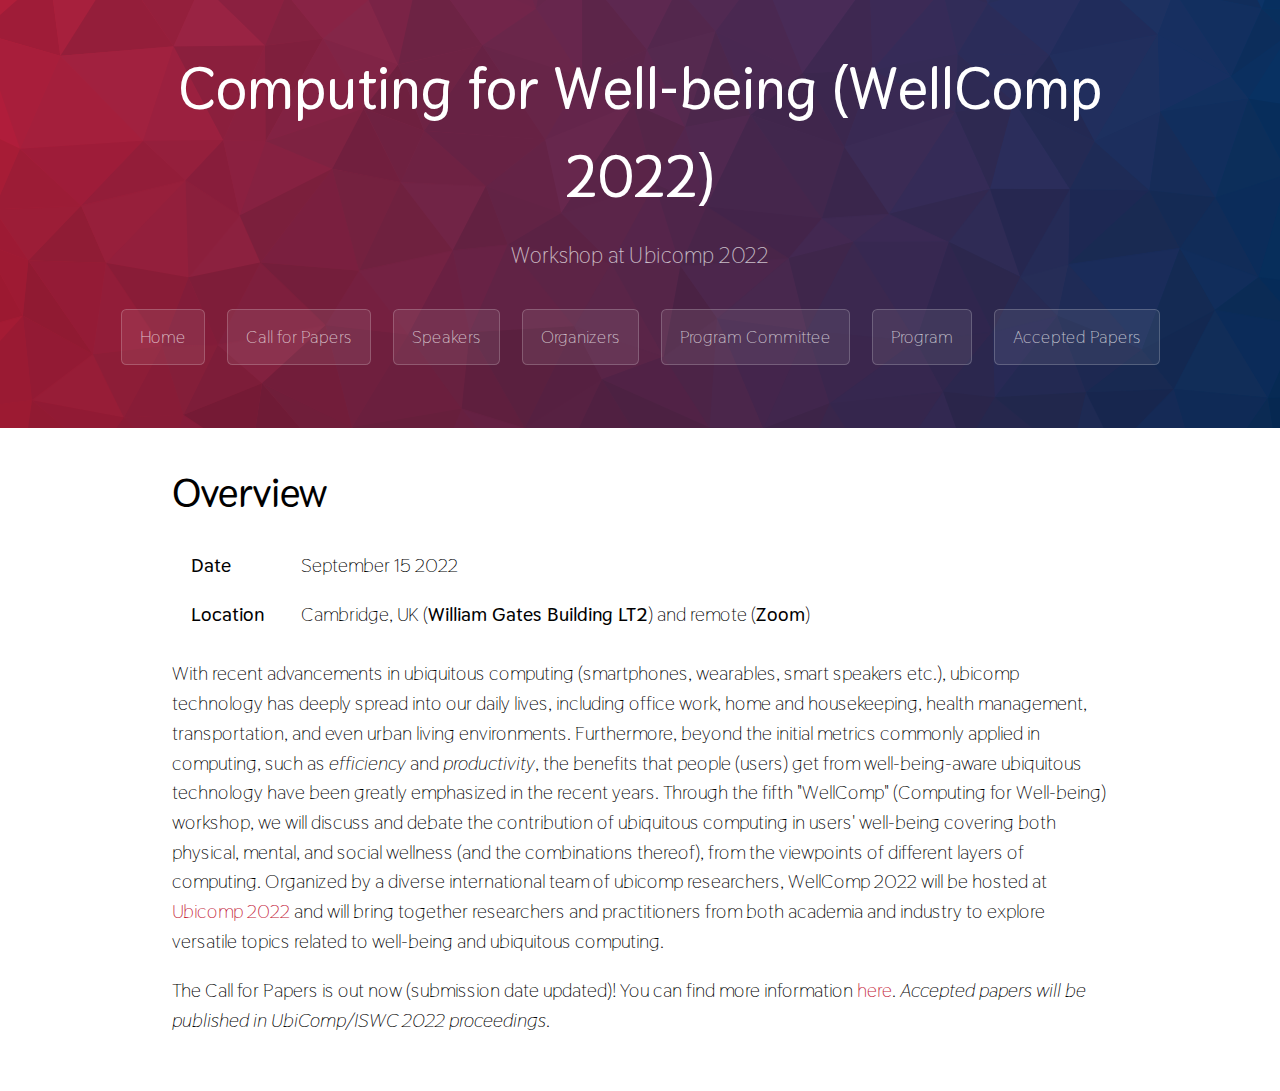
==== index.html @ 7846deda "Initial commit" ====
<!DOCTYPE html>
<html lang="en-US">
  <head>
    <meta charset="UTF-8" />

    <meta name="viewport" content="width=device-width, initial-scale=1" />
    <meta name="theme-color" content="#157878" />
    <meta
      name="apple-mobile-web-app-status-bar-style"
      content="black-translucent"
    />
    <link rel="stylesheet" href="./assets/css/style.css?v=" />
  </head>
  <body>
    <a id="skip-to-content" href="#content">Skip to the content.</a>

    <header class="page-header" role="banner">
      <h1 class="project-name">Computing for Well-being (WellComp 2022)</h1>
      <h2 class="project-tagline">Workshop at Ubicomp 2022</h2>

      <a href="./index.html" class="btn">Home</a>

      <a href="./cfp.html" class="btn">Call for Papers</a>

      <a href="./speakers.html" class="btn">Speakers</a>

      <a href="./organizers.html" class="btn">Organizers</a>

      <a href="./committee.html" class="btn">Program Committee</a>

      <a href="./schedule.html" class="btn">Program</a>

      <a href="./papers.html" class="btn">Accepted Papers</a>
    </header>

    <main id="content" class="main-content" role="main">
      <h1 id="overview">Overview</h1>

      <table>
        <tbody>
          <tr>
            <td><strong>Date</strong></td>
            <td>September 15 2022</td>
          </tr>
          
          <tr>
            <td><strong>Location</strong></td>
            <td>Cambridge, UK (<b>William Gates Building LT2</b>) and remote (<b>Zoom</b>) </td>
          </tr>
        </tbody>
      </table>

      <p>
        With recent advancements in ubiquitous computing (smartphones, wearables, smart speakers etc.), ubicomp technology has
        deeply spread into our daily lives, including office work, home and
        housekeeping, health management, transportation, and even urban living
        environments. Furthermore, beyond the initial metrics commonly applied
        in computing, such as <i>efficiency</i> and <i>productivity</i>, the benefits
        that people (users) get from well-being-aware ubiquitous technology have
        been greatly emphasized in the recent years. Through the fifth
        "WellComp" (Computing for Well-being) workshop, we will discuss and
        debate the contribution of ubiquitous computing in users'
        well-being covering both physical, mental, and social wellness (and the
        combinations thereof), from the viewpoints of different layers
        of computing. Organized by a diverse international team of ubicomp
        researchers, WellComp 2022 will be hosted at 
        <a href="https://ubicomp.org/ubicomp2022/">Ubicomp 2022</a> and will bring 
    together researchers and practitioners from both academia and industry to explore versatile
        topics related to well-being and ubiquitous computing.
      </p>
      
      <p> The Call for Papers is out now (submission date updated)! You can find more information <a href="./cfp.html">here</a>.
        <em>Accepted papers will be published in UbiComp/ISWC 2022 proceedings</em>.
        
      </p>
    </main>
  </body>
</html>
---- assets/css/style.css ----
/*! normalize.css v3.0.2 | MIT License | git.io/normalize */
/**
 * 1. Set default font family to sans-serif.
 * 2. Prevent iOS text size adjust after orientation change, without disabling
 *    user zoom.
 */
@import url("https://fonts.googleapis.com/css2?family=Thasadith:ital,wght@0,400;0,700;1,400;1,700&display=swap");
html {
  font-family: sans-serif;
  /* 1 */
  -ms-text-size-adjust: 100%;
  /* 2 */
  -webkit-text-size-adjust: 100%;
  /* 2 */ }

/**
 * Remove default margin.
 */
body {
  margin: 0; }

/* HTML5 display definitions
   ========================================================================== */
/**
 * Correct `block` display not defined for any HTML5 element in IE 8/9.
 * Correct `block` display not defined for `details` or `summary` in IE 10/11
 * and Firefox.
 * Correct `block` display not defined for `main` in IE 11.
 */
article,
aside,
details,
figcaption,
figure,
footer,
header,
hgroup,
main,
menu,
nav,
section,
summary {
  display: block; }

/**
 * 1. Correct `inline-block` display not defined in IE 8/9.
 * 2. Normalize vertical alignment of `progress` in Chrome, Firefox, and Opera.
 */
audio,
canvas,
progress,
video {
  display: inline-block;
  /* 1 */
  vertical-align: baseline;
  /* 2 */ }

/**
 * Prevent modern browsers from displaying `audio` without controls.
 * Remove excess height in iOS 5 devices.
 */
audio:not([controls]) {
  display: none;
  height: 0; }

/**
 * Address `[hidden]` styling not present in IE 8/9/10.
 * Hide the `template` element in IE 8/9/11, Safari, and Firefox < 22.
 */
[hidden],
template {
  display: none; }

/* Links
   ========================================================================== */
/**
 * Remove the gray background color from active links in IE 10.
 */
a {
  background-color: transparent; }

/**
 * Improve readability when focused and also mouse hovered in all browsers.
 */
a:active,
a:hover {
  outline: 0; }

/* Text-level semantics
   ========================================================================== */
/**
 * Address styling not present in IE 8/9/10/11, Safari, and Chrome.
 */
abbr[title] {
  border-bottom: 1px dotted; }

/**
 * Address style set to `bolder` in Firefox 4+, Safari, and Chrome.
 */
b,
strong {
  font-weight: bold; }

/**
 * Address styling not present in Safari and Chrome.
 */
dfn {
  font-style: italic; }

/**
 * Address variable `h1` font-size and margin within `section` and `article`
 * contexts in Firefox 4+, Safari, and Chrome.
 */
h1 {
  font-size: 2em;
  margin: 0.67em 0; }

/**
 * Address styling not present in IE 8/9.
 */
mark {
  background: #ff0;
  color: #000; }

/**
 * Address inconsistent and variable font size in all browsers.
 */
small {
  font-size: 80%; }

/**
 * Prevent `sub` and `sup` affecting `line-height` in all browsers.
 */
sub,
sup {
  font-size: 75%;
  line-height: 0;
  position: relative;
  vertical-align: baseline; }

sup {
  top: -0.5em; }

sub {
  bottom: -0.25em; }

/* Embedded content
   ========================================================================== */
/**
 * Remove border when inside `a` element in IE 8/9/10.
 */
img {
  border: 0; }

/**
 * Correct overflow not hidden in IE 9/10/11.
 */
svg:not(:root) {
  overflow: hidden; }

/* Grouping content
   ========================================================================== */
/**
 * Address margin not present in IE 8/9 and Safari.
 */
figure {
  margin: 1em 40px; }

/**
 * Address differences between Firefox and other browsers.
 */
hr {
  box-sizing: content-box;
  height: 0; }

/**
 * Contain overflow in all browsers.
 */
pre {
  overflow: auto; }

/**
 * Address odd `em`-unit font size rendering in all browsers.
 */
code,
kbd,
pre,
samp {
  font-family: monospace, monospace;
  font-size: 1em; }

/* Forms
   ========================================================================== */
/**
 * Known limitation: by default, Chrome and Safari on OS X allow very limited
 * styling of `select`, unless a `border` property is set.
 */
/**
 * 1. Correct color not being inherited.
 *    Known issue: affects color of disabled elements.
 * 2. Correct font properties not being inherited.
 * 3. Address margins set differently in Firefox 4+, Safari, and Chrome.
 */
button,
input,
optgroup,
select,
textarea {
  color: inherit;
  /* 1 */
  font: inherit;
  /* 2 */
  margin: 0;
  /* 3 */ }

/**
 * Address `overflow` set to `hidden` in IE 8/9/10/11.
 */
button {
  overflow: visible; }

/**
 * Address inconsistent `text-transform` inheritance for `button` and `select`.
 * All other form control elements do not inherit `text-transform` values.
 * Correct `button` style inheritance in Firefox, IE 8/9/10/11, and Opera.
 * Correct `select` style inheritance in Firefox.
 */
button,
select {
  text-transform: none; }

/**
 * 1. Avoid the WebKit bug in Android 4.0.* where (2) destroys native `audio`
 *    and `video` controls.
 * 2. Correct inability to style clickable `input` types in iOS.
 * 3. Improve usability and consistency of cursor style between image-type
 *    `input` and others.
 */
button,
html input[type="button"],
input[type="reset"],
input[type="submit"] {
  -webkit-appearance: button;
  /* 2 */
  cursor: pointer;
  /* 3 */ }

/**
 * Re-set default cursor for disabled elements.
 */
button[disabled],
html input[disabled] {
  cursor: default; }

/**
 * Remove inner padding and border in Firefox 4+.
 */
button::-moz-focus-inner,
input::-moz-focus-inner {
  border: 0;
  padding: 0; }

/**
 * Address Firefox 4+ setting `line-height` on `input` using `!important` in
 * the UA stylesheet.
 */
input {
  line-height: normal; }

/**
 * It's recommended that you don't attempt to style these elements.
 * Firefox's implementation doesn't respect box-sizing, padding, or width.
 *
 * 1. Address box sizing set to `content-box` in IE 8/9/10.
 * 2. Remove excess padding in IE 8/9/10.
 */
input[type="checkbox"],
input[type="radio"] {
  box-sizing: border-box;
  /* 1 */
  padding: 0;
  /* 2 */ }

/**
 * Fix the cursor style for Chrome's increment/decrement buttons. For certain
 * `font-size` values of the `input`, it causes the cursor style of the
 * decrement button to change from `default` to `text`.
 */
input[type="number"]::-webkit-inner-spin-button,
input[type="number"]::-webkit-outer-spin-button {
  height: auto; }

/**
 * 1. Address `appearance` set to `searchfield` in Safari and Chrome.
 * 2. Address `box-sizing` set to `border-box` in Safari and Chrome
 *    (include `-moz` to future-proof).
 */
input[type="search"] {
  -webkit-appearance: textfield;
  /* 1 */
  /* 2 */
  box-sizing: content-box; }

/**
 * Remove inner padding and search cancel button in Safari and Chrome on OS X.
 * Safari (but not Chrome) clips the cancel button when the search input has
 * padding (and `textfield` appearance).
 */
input[type="search"]::-webkit-search-cancel-button,
input[type="search"]::-webkit-search-decoration {
  -webkit-appearance: none; }

/**
 * Define consistent border, margin, and padding.
 */
fieldset {
  border: 1px solid #c0c0c0;
  margin: 0 2px;
  padding: 0.35em 0.625em 0.75em; }

/**
 * 1. Correct `color` not being inherited in IE 8/9/10/11.
 * 2. Remove padding so people aren't caught out if they zero out fieldsets.
 */
legend {
  border: 0;
  /* 1 */
  padding: 0;
  /* 2 */ }

/**
 * Remove default vertical scrollbar in IE 8/9/10/11.
 */
textarea {
  overflow: auto; }

/**
 * Don't inherit the `font-weight` (applied by a rule above).
 * NOTE: the default cannot safely be changed in Chrome and Safari on OS X.
 */
optgroup {
  font-weight: bold; }

/* Tables
   ========================================================================== */
/**
 * Remove most spacing between table cells.
 */
table {
  border-collapse: collapse;
  border-spacing: 0; }

td,
th {
  padding: 0; }

.highlight table td {
  padding: 5px; }

.highlight table pre {
  margin: 0; }

.highlight .cm {
  color: #999988;
  font-style: italic; }

.highlight .cp {
  color: #999999;
  font-weight: bold; }

.highlight .c1 {
  color: #999988;
  font-style: italic; }

.highlight .cs {
  color: #999999;
  font-weight: bold;
  font-style: italic; }

.highlight .c, .highlight .cd {
  color: #999988;
  font-style: italic; }

.highlight .err {
  color: #a61717;
  background-color: #e3d2d2; }

.highlight .gd {
  color: #000000;
  background-color: #ffdddd; }

.highlight .ge {
  color: #000000;
  font-style: italic; }

.highlight .gr {
  color: #aa0000; }

.highlight .gh {
  color: #999999; }

.highlight .gi {
  color: #000000;
  background-color: #ddffdd; }

.highlight .go {
  color: #888888; }

.highlight .gp {
  color: #555555; }

.highlight .gs {
  font-weight: bold; }

.highlight .gu {
  color: #aaaaaa; }

.highlight .gt {
  color: #aa0000; }

.highlight .kc {
  color: #000000;
  font-weight: bold; }

.highlight .kd {
  color: #000000;
  font-weight: bold; }

.highlight .kn {
  color: #000000;
  font-weight: bold; }

.highlight .kp {
  color: #000000;
  font-weight: bold; }

.highlight .kr {
  color: #000000;
  font-weight: bold; }

.highlight .kt {
  color: #445588;
  font-weight: bold; }

.highlight .k, .highlight .kv {
  color: #000000;
  font-weight: bold; }

.highlight .mf {
  color: #009999; }

.highlight .mh {
  color: #009999; }

.highlight .il {
  color: #009999; }

.highlight .mi {
  color: #009999; }

.highlight .mo {
  color: #009999; }

.highlight .m, .highlight .mb, .highlight .mx {
  color: #009999; }

.highlight .sb {
  color: #d14; }

.highlight .sc {
  color: #d14; }

.highlight .sd {
  color: #d14; }

.highlight .s2 {
  color: #d14; }

.highlight .se {
  color: #d14; }

.highlight .sh {
  color: #d14; }

.highlight .si {
  color: #d14; }

.highlight .sx {
  color: #d14; }

.highlight .sr {
  color: #009926; }

.highlight .s1 {
  color: #d14; }

.highlight .ss {
  color: #990073; }

.highlight .s {
  color: #d14; }

.highlight .na {
  color: #008080; }

.highlight .bp {
  color: #999999; }

.highlight .nb {
  color: #0086B3; }

.highlight .nc {
  color: #445588;
  font-weight: bold; }

.highlight .no {
  color: #008080; }

.highlight .nd {
  color: #3c5d5d;
  font-weight: bold; }

.highlight .ni {
  color: #800080; }

.highlight .ne {
  color: #990000;
  font-weight: bold; }

.highlight .nf {
  color: #990000;
  font-weight: bold; }

.highlight .nl {
  color: #990000;
  font-weight: bold; }

.highlight .nn {
  color: #555555; }

.highlight .nt {
  color: #000080; }

.highlight .vc {
  color: #008080; }

.highlight .vg {
  color: #008080; }

.highlight .vi {
  color: #008080; }

.highlight .nv {
  color: #008080; }

.highlight .ow {
  color: #000000;
  font-weight: bold; }

.highlight .o {
  color: #000000;
  font-weight: bold; }

.highlight .w {
  color: #bbbbbb; }

.highlight {
  background-color: #f8f8f8; }

* {
  box-sizing: border-box; }

html {
  font-family: "Thasadith", "Helvetica Neue", Helvetica, Arial, sans-serif;
  font-size: 18px;
  line-height: 1.50; }

body {
  padding: 0;
  margin: 0;
  color: black; }

#skip-to-content {
  height: 1px;
  width: 1px;
  position: absolute;
  overflow: hidden;
  top: -10px; }
  #skip-to-content:focus {
    position: fixed;
    top: 10px;
    left: 10px;
    height: auto;
    width: auto;
    background: #3be1c5;
    outline: thick solid #3be1c5; }

a {
  color: #C41E3A;
  text-decoration: none; }
  a:hover {
    text-decoration: underline; }

.btn {
  display: inline-block;
  margin-bottom: 1rem;
  color: rgba(255, 255, 255, 0.7);
  background-color: rgba(255, 255, 255, 0.08);
  border-color: rgba(255, 255, 255, 0.2);
  border-style: solid;
  border-width: 1px;
  border-radius: 0.3rem;
  transition: color 0.2s, background-color 0.2s, border-color 0.2s; }
  .btn:hover {
    color: rgba(255, 255, 255, 0.8);
    text-decoration: none;
    background-color: rgba(255, 255, 255, 0.2);
    border-color: rgba(255, 255, 255, 0.3); }
  .btn + .btn {
    margin-left: 1rem; }
  @media screen and (min-width: 64em) {
    .btn {
      padding: 0.75rem 1rem; } }
  @media screen and (min-width: 42em) and (max-width: 64em) {
    .btn {
      padding: 0.6rem 0.9rem;
      font-size: 0.9rem; } }
  @media screen and (max-width: 42em) {
    .btn {
      display: block;
      width: 100%;
      padding: 0.75rem;
      font-size: 0.9rem; }
      .btn + .btn {
        margin-top: 1rem;
        margin-left: 0; } }

.btn-disabled {
  display: inline-block;
  margin-bottom: 1rem;
  color: rgba(255, 255, 255, 0.7);
  background-color: rgba(0, 0, 0, 0.50);
  border-color: rgba(255, 255, 255, 0.2);
  border-style: solid;
  border-width: 1px;
  border-radius: 0.3rem;
  transition: color 0.2s, background-color 0.2s, border-color 0.2s; }
  .btn-disabled + .btn-disabled {
    margin-left: 1rem; }
  .btn + .btn-disabled {
    margin-left: 1rem; }
  @media screen and (min-width: 64em) {
    .btn-disabled {
      padding: 0.75rem 1rem; } }
  @media screen and (min-width: 42em) and (max-width: 64em) {
    .btn-disabled {
      padding: 0.6rem 0.9rem;
      font-size: 0.9rem; } }
  @media screen and (max-width: 42em) {
    .btn-disabled {
      display: block;
      width: 100%;
      padding: 0.75rem;
      font-size: 0.9rem; }
      .btn-disabled + .btn-disabled {
        margin-top: 1rem;
        margin-left: 0; } }

.page-header {
  color: white;
  text-align: center;
  background-color: #000;
  background-image: linear-gradient(120deg, #FFF, #000); }
  @media screen and (min-width: 64em) {
    .page-header {
      padding: 2.5rem 6rem; } }
  @media screen and (min-width: 42em) and (max-width: 64em) {
    .page-header {
      padding: 2.5rem 4rem; } }
  @media screen and (max-width: 42em) {
    .page-header {
      padding: 2rem 1rem; } }

.project-name {
  margin-top: 0;
  margin-bottom: 0.1rem; }
  @media screen and (min-width: 64em) {
    .project-name {
      font-size: 3.25rem; } }
  @media screen and (min-width: 42em) and (max-width: 64em) {
    .project-name {
      font-size: 2.25rem; } }
  @media screen and (max-width: 42em) {
    .project-name {
      font-size: 1.75rem; } }

.project-tagline {
  margin-bottom: 2rem;
  font-weight: normal;
  opacity: 0.7; }
  @media screen and (min-width: 64em) {
    .project-tagline {
      font-size: 1.25rem; } }
  @media screen and (min-width: 42em) and (max-width: 64em) {
    .project-tagline {
      font-size: 1.15rem; } }
  @media screen and (max-width: 42em) {
    .project-tagline {
      font-size: 1rem; } }

.main-content {
  word-wrap: break-word; }
  .main-content :first-child {
    margin-top: 0; }
  @media screen and (min-width: 64em) {
    .main-content {
      max-width: 64rem;
      padding: 2rem 6rem;
      margin: 0 auto;
      font-size: 1.1rem; } }
  @media screen and (min-width: 42em) and (max-width: 64em) {
    .main-content {
      padding: 2rem 4rem;
      font-size: 1.1rem; } }
  @media screen and (max-width: 42em) {
    .main-content {
      padding: 2rem 1rem;
      font-size: 1rem; } }
  .main-content kbd {
    background-color: #fafbfc;
    border: 1px solid #c6cbd1;
    border-bottom-color: #959da5;
    border-radius: 3px;
    box-shadow: inset 0 -1px 0 #959da5;
    color: #444d56;
    display: inline-block;
    font-size: 11px;
    line-height: 10px;
    padding: 3px 5px;
    vertical-align: middle; }
  .main-content img {
    max-width: 100%; }
  .main-content h1,
  .main-content h2,
  .main-content h3,
  .main-content h4,
  .main-content h5,
  .main-content h6 {
    margin-top: 2rem;
    margin-bottom: 1rem;
    font-weight: normal;
    color: black; }
  .main-content p {
    margin-bottom: 1em; }
  .main-content code {
    padding: 2px 4px;
    font-family: Consolas, "Liberation Mono", Menlo, Courier, monospace;
    font-size: 0.9rem;
    color: black;
    background-color: #f3f6fa;
    border-radius: 0.3rem; }
  .main-content pre {
    padding: 0.8rem;
    margin-top: 0;
    margin-bottom: 1rem;
    font: 1rem Consolas, "Liberation Mono", Menlo, Courier, monospace;
    color: black;
    word-wrap: normal;
    background-color: #f3f6fa;
    border: solid 1px #999;
    border-radius: 0.3rem; }
    .main-content pre > code {
      padding: 0;
      margin: 0;
      font-size: 0.9rem;
      color: black;
      word-break: normal;
      white-space: pre;
      background: transparent;
      border: 0; }
  .main-content .highlight {
    margin-bottom: 1rem; }
    .main-content .highlight pre {
      margin-bottom: 0;
      word-break: normal; }
  .main-content .highlight pre,
  .main-content pre {
    padding: 0.8rem;
    overflow: auto;
    font-size: 0.9rem;
    line-height: 1.45;
    border-radius: 0.3rem;
    -webkit-overflow-scrolling: touch; }
  .main-content pre code,
  .main-content pre tt {
    display: inline;
    max-width: initial;
    padding: 0;
    margin: 0;
    overflow: initial;
    line-height: inherit;
    word-wrap: normal;
    background-color: transparent;
    border: 0; }
    .main-content pre code:before, .main-content pre code:after,
    .main-content pre tt:before,
    .main-content pre tt:after {
      content: normal; }
  .main-content ul,
  .main-content ol {
    margin-top: 0; }
  .main-content blockquote {
    padding: 0 1rem;
    margin-left: 0;
    color: #999;
    border-left: 0.3rem solid #999; }
    .main-content blockquote > :first-child {
      margin-top: 0; }
    .main-content blockquote > :last-child {
      margin-bottom: 0; }
  .main-content table {
    display: block;
    width: 100%;
    overflow: auto;
    word-break: normal;
    word-break: keep-all;
    -webkit-overflow-scrolling: touch; }
    .main-content table th {
      font-weight: bold; }
    .main-content table th,
    .main-content table td {
      padding: 0.5rem 1rem;
      border: 1px solid white; }
  .main-content dl {
    padding: 0; }
    .main-content dl dt {
      padding: 0;
      margin-top: 1rem;
      font-size: 1rem;
      font-weight: bold; }
    .main-content dl dd {
      padding: 0;
      margin-bottom: 1rem; }
  .main-content hr {
    height: 2px;
    padding: 0;
    margin: 1rem 0;
    background-color: #999;
    border: 0; }

.site-footer {
  padding-top: 2rem;
  margin-top: 2rem;
  border-top: solid 1px #999; }
  @media screen and (min-width: 64em) {
    .site-footer {
      font-size: 1rem; } }
  @media screen and (min-width: 42em) and (max-width: 64em) {
    .site-footer {
      font-size: 1rem; } }
  @media screen and (max-width: 42em) {
    .site-footer {
      font-size: 0.9rem; } }

.site-footer-owner {
  display: block;
  font-weight: bold; }

.site-footer-credits {
  color: #999; }

.logo-container {
  margin: auto;
  width: 25%;
  margin-top: 1.75rem; }

.main-content h1,
.main-content h2,
.main-content h3,
.main-content h4,
.main-content h5,
.main-content h6 {
  margin-top: 2rem;
  margin-bottom: 1rem;
  font-weight: bold;
  color: black; }

.page-header {
  color: white;
  text-align: center;
  background-color: #000;
  background-image: url("../images/banner.png");
  background-repeat: no-repeat;
  background-size: cover;
  background-position: center; }
  @media screen and (min-width: 64em) {
    .page-header {
      padding: 2.5rem 6rem; } }
  @media screen and (min-width: 42em) and (max-width: 64em) {
    .page-header {
      padding: 2.5rem 4rem; } }
  @media screen and (max-width: 42em) {
    .page-header {
      padding: 2rem 1rem; } }

td {
  vertical-align: top; }

abstract {
  font-size: 0.90rem; }
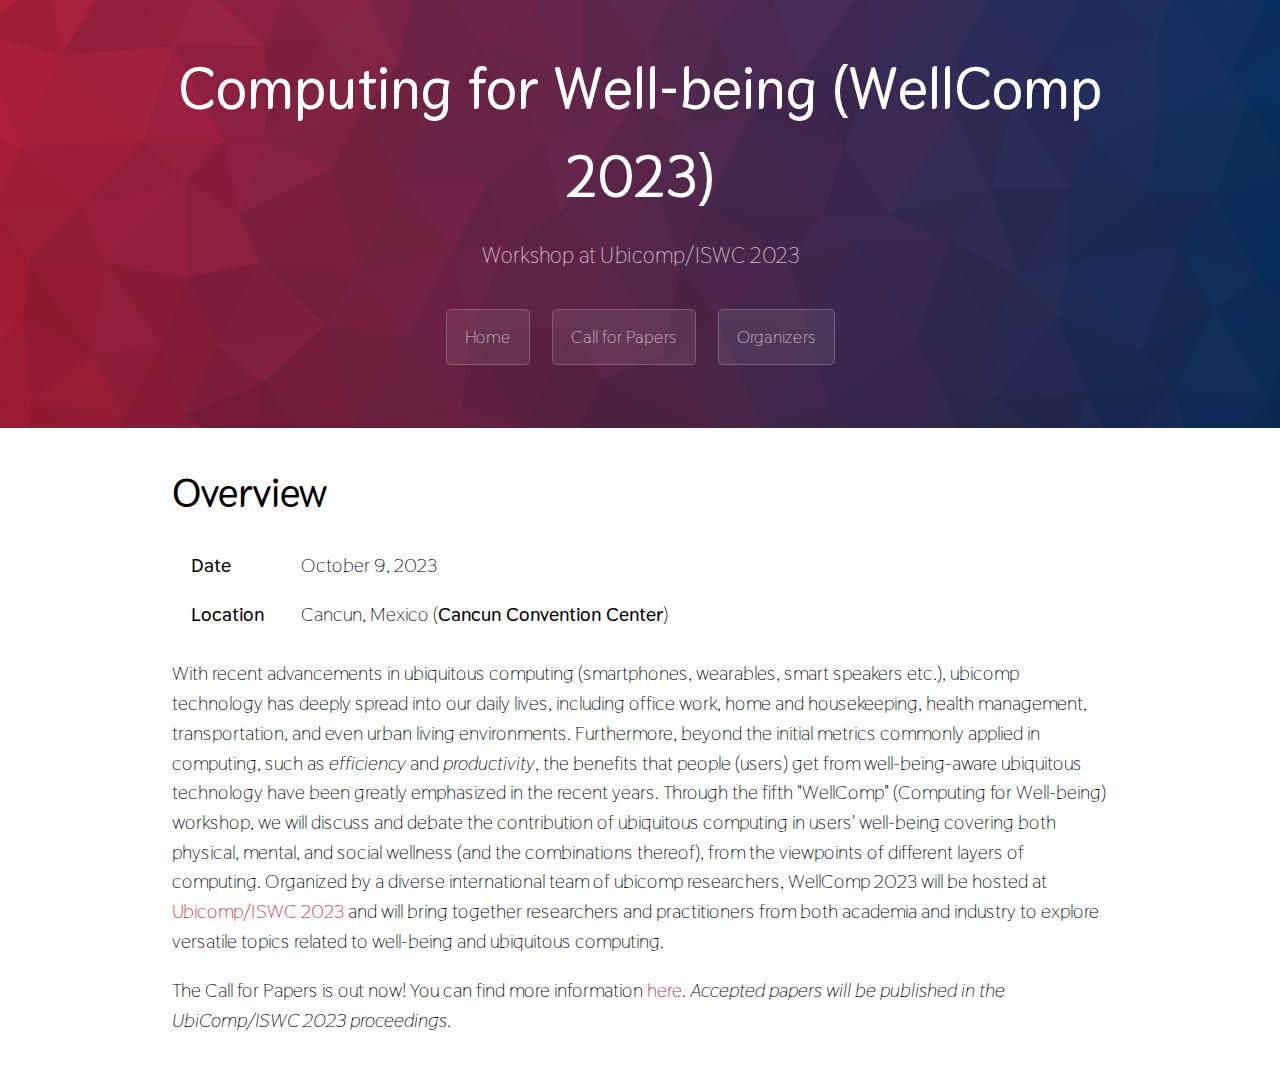
==== commit 0c4aecea: "page updated with information for the 2023 workshop" ====
--- a/index.html
+++ b/index.html
@@ -1,3 +1,4 @@
+<!--Todo: -->
 <!DOCTYPE html>
 <html lang="en-US">
   <head>
@@ -15,22 +16,22 @@
     <a id="skip-to-content" href="#content">Skip to the content.</a>
 
     <header class="page-header" role="banner">
-      <h1 class="project-name">Computing for Well-being (WellComp 2022)</h1>
-      <h2 class="project-tagline">Workshop at Ubicomp 2022</h2>
+      <h1 class="project-name">Computing for Well-being (WellComp 2023)</h1>
+      <h2 class="project-tagline">Workshop at Ubicomp/ISWC 2023</h2>
 
       <a href="./index.html" class="btn">Home</a>
 
       <a href="./cfp.html" class="btn">Call for Papers</a>
 
-      <a href="./speakers.html" class="btn">Speakers</a>
+      <a href="./organizers.html" class="btn">Organizers</a>
 
-      <a href="./organizers.html" class="btn">Organizers</a>
+      <!--<a href="./speakers.html" class="btn">Speakers</a>
 
       <a href="./committee.html" class="btn">Program Committee</a>
 
       <a href="./schedule.html" class="btn">Program</a>
 
-      <a href="./papers.html" class="btn">Accepted Papers</a>
+      <a href="./papers.html" class="btn">Accepted Papers</a>-->
     </header>
 
     <main id="content" class="main-content" role="main">
@@ -40,12 +41,12 @@
         <tbody>
           <tr>
             <td><strong>Date</strong></td>
-            <td>September 15 2022</td>
+            <td>October 9, 2023</td>
           </tr>
-          
+
           <tr>
             <td><strong>Location</strong></td>
-            <td>Cambridge, UK (<b>William Gates Building LT2</b>) and remote (<b>Zoom</b>) </td>
+            <td>Cancun, Mexico (<b>Cancun Convention Center</b>)</td>
           </tr>
         </tbody>
       </table>
@@ -63,15 +64,13 @@
         well-being covering both physical, mental, and social wellness (and the
         combinations thereof), from the viewpoints of different layers
         of computing. Organized by a diverse international team of ubicomp
-        researchers, WellComp 2022 will be hosted at 
-        <a href="https://ubicomp.org/ubicomp2022/">Ubicomp 2022</a> and will bring 
-    together researchers and practitioners from both academia and industry to explore versatile
+        researchers, WellComp 2023 will be hosted at
+        <a href="https://ubicomp.org/ubicomp-iswc-2023/">Ubicomp/ISWC 2023</a> and will bring together researchers and practitioners from both academia and industry to explore versatile
         topics related to well-being and ubiquitous computing.
       </p>
-      
-      <p> The Call for Papers is out now (submission date updated)! You can find more information <a href="./cfp.html">here</a>.
-        <em>Accepted papers will be published in UbiComp/ISWC 2022 proceedings</em>.
-        
+
+      <p> The Call for Papers is out now! You can find more information <a href="./cfp.html">here</a>.
+        <em>Accepted papers will be published in the UbiComp/ISWC 2023 proceedings</em>.
       </p>
     </main>
   </body>
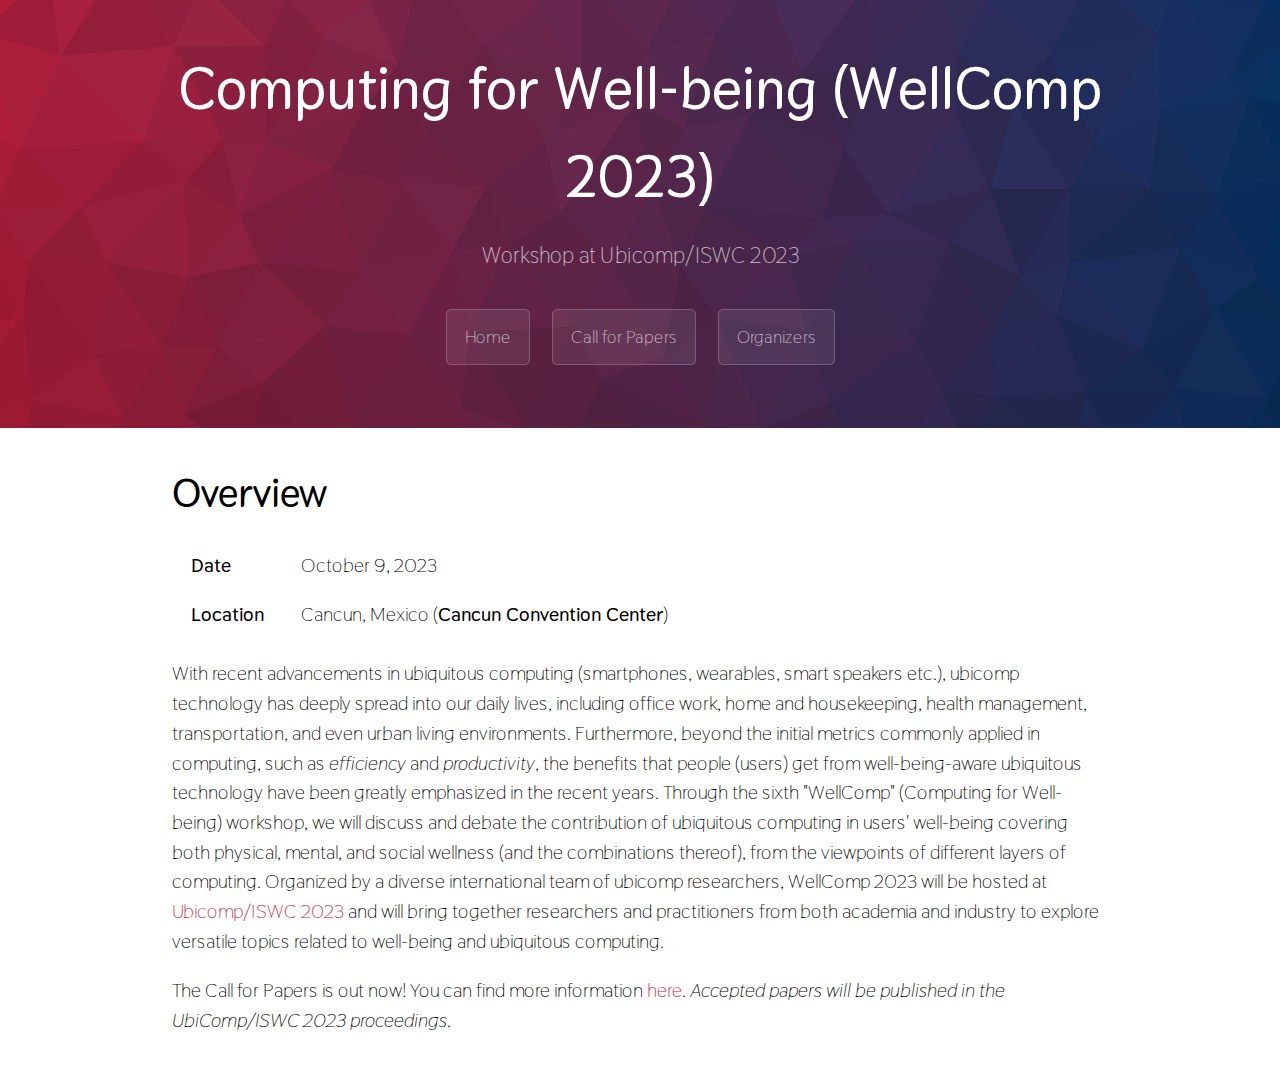
==== commit aa352d09: "page updated with information for the 2023 workshop" ====
--- a/index.html
+++ b/index.html
@@ -58,7 +58,7 @@
         environments. Furthermore, beyond the initial metrics commonly applied
         in computing, such as <i>efficiency</i> and <i>productivity</i>, the benefits
         that people (users) get from well-being-aware ubiquitous technology have
-        been greatly emphasized in the recent years. Through the fifth
+        been greatly emphasized in the recent years. Through the sixth
         "WellComp" (Computing for Well-being) workshop, we will discuss and
         debate the contribution of ubiquitous computing in users'
         well-being covering both physical, mental, and social wellness (and the
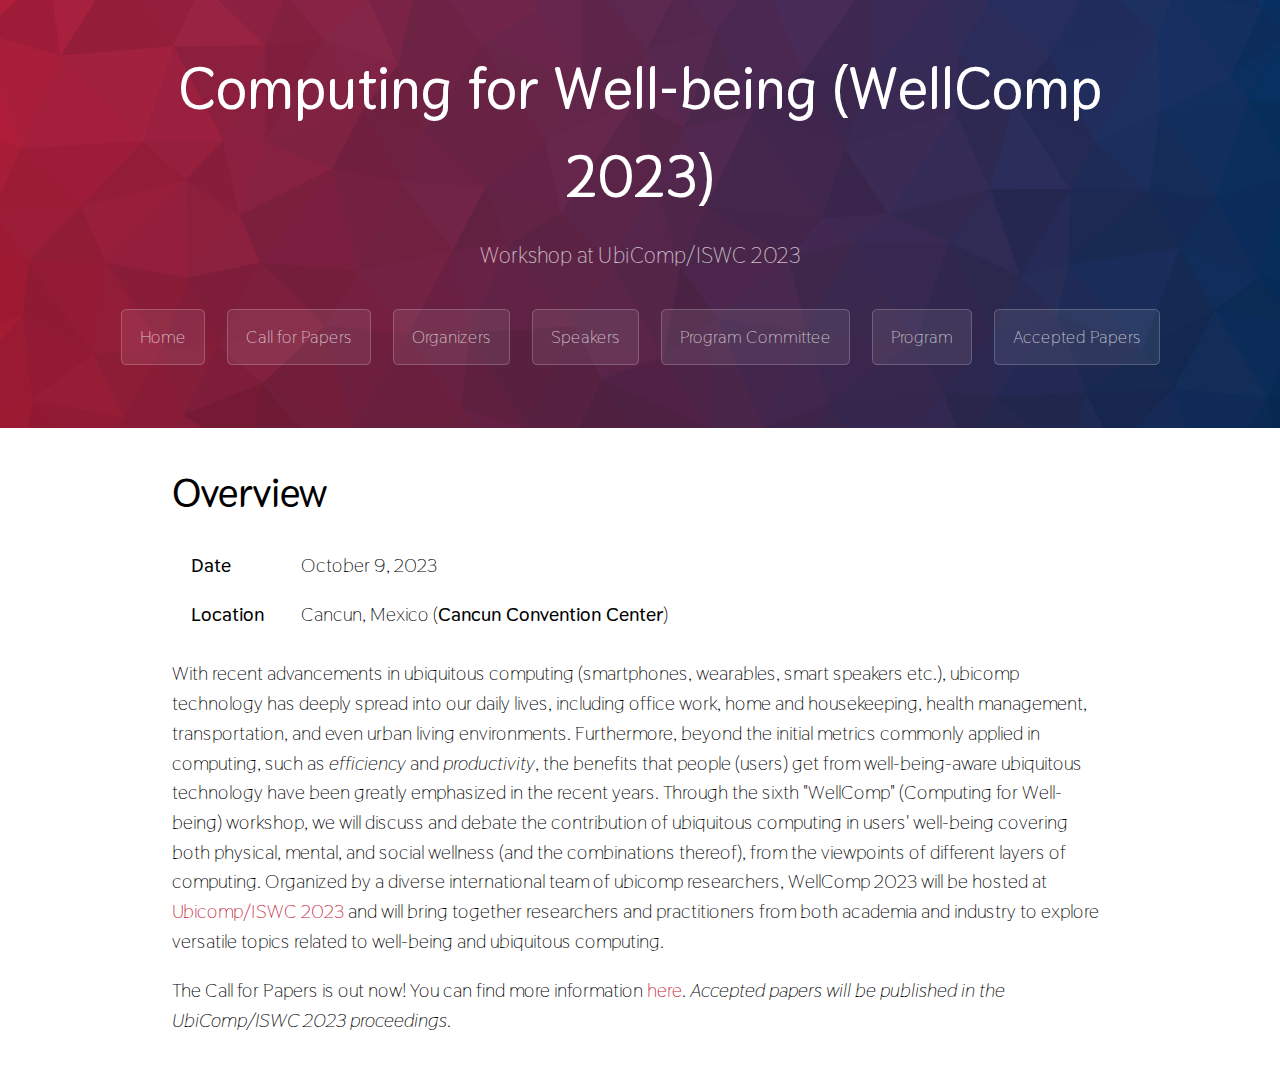
==== commit 53135276: "Added accepted papers menu item" ====
--- a/index.html
+++ b/index.html
@@ -17,7 +17,7 @@
 
     <header class="page-header" role="banner">
       <h1 class="project-name">Computing for Well-being (WellComp 2023)</h1>
-      <h2 class="project-tagline">Workshop at Ubicomp/ISWC 2023</h2>
+      <h2 class="project-tagline">Workshop at UbiComp/ISWC 2023</h2>
 
       <a href="./index.html" class="btn">Home</a>
 
@@ -25,13 +25,13 @@
 
       <a href="./organizers.html" class="btn">Organizers</a>
 
-      <!--<a href="./speakers.html" class="btn">Speakers</a>
+      <a href="./speakers.html" class="btn">Speakers</a>
 
       <a href="./committee.html" class="btn">Program Committee</a>
 
       <a href="./schedule.html" class="btn">Program</a>
 
-      <a href="./papers.html" class="btn">Accepted Papers</a>-->
+      <a href="./papers.html" class="btn">Accepted Papers</a>
     </header>
 
     <main id="content" class="main-content" role="main">
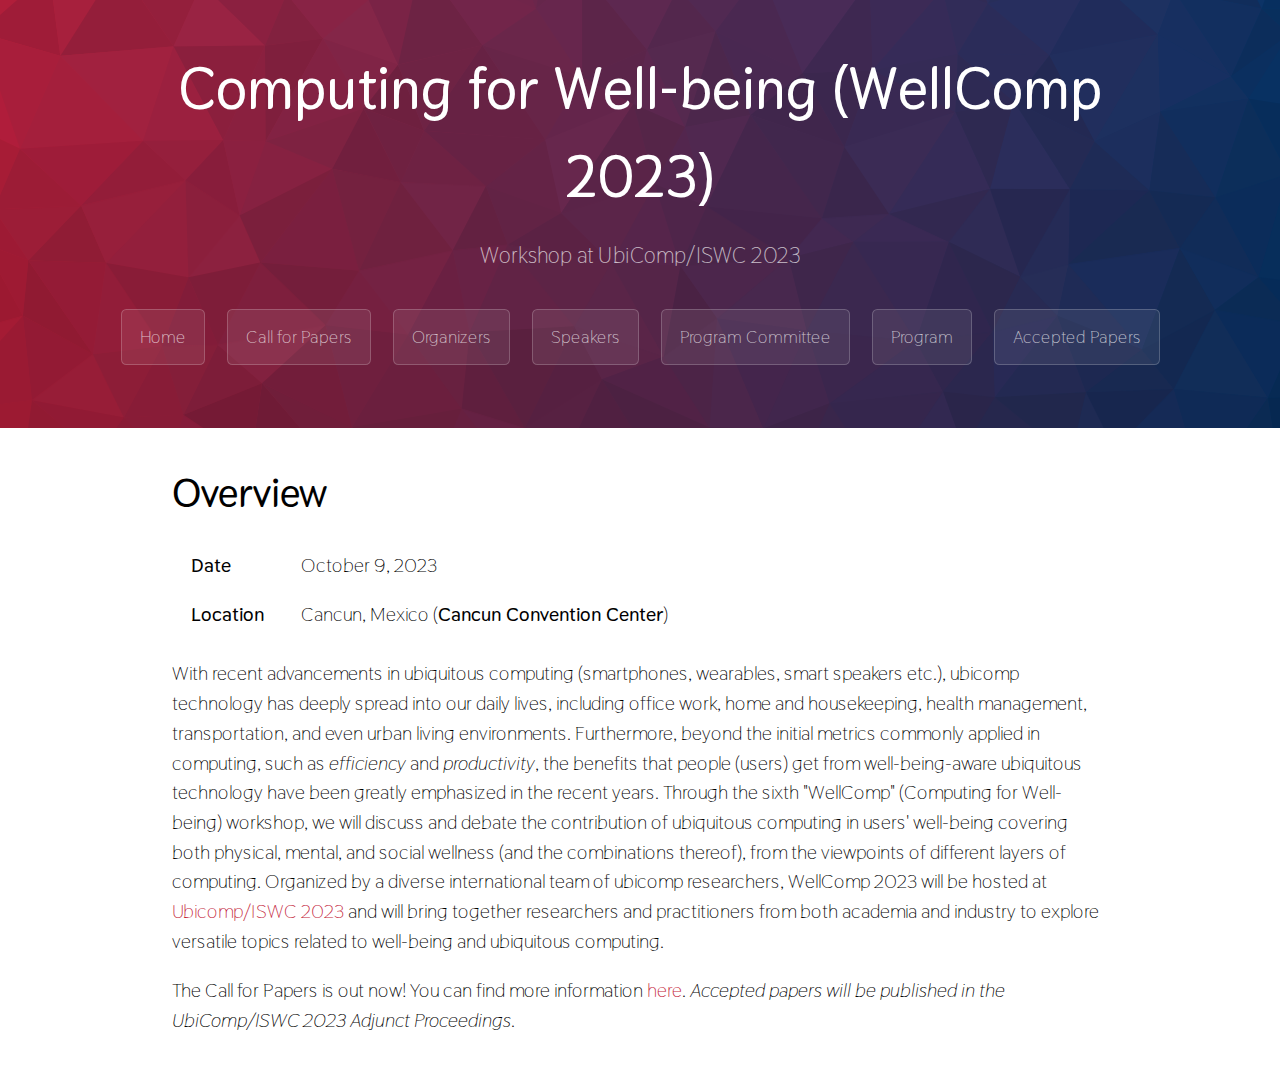
==== commit f2414d9c: "Update index.html" ====
--- a/index.html
+++ b/index.html
@@ -70,7 +70,7 @@
       </p>
 
       <p> The Call for Papers is out now! You can find more information <a href="./cfp.html">here</a>.
-        <em>Accepted papers will be published in the UbiComp/ISWC 2023 proceedings</em>.
+        <em>Accepted papers will be published in the UbiComp/ISWC 2023 Adjunct Proceedings</em>.
       </p>
     </main>
   </body>
